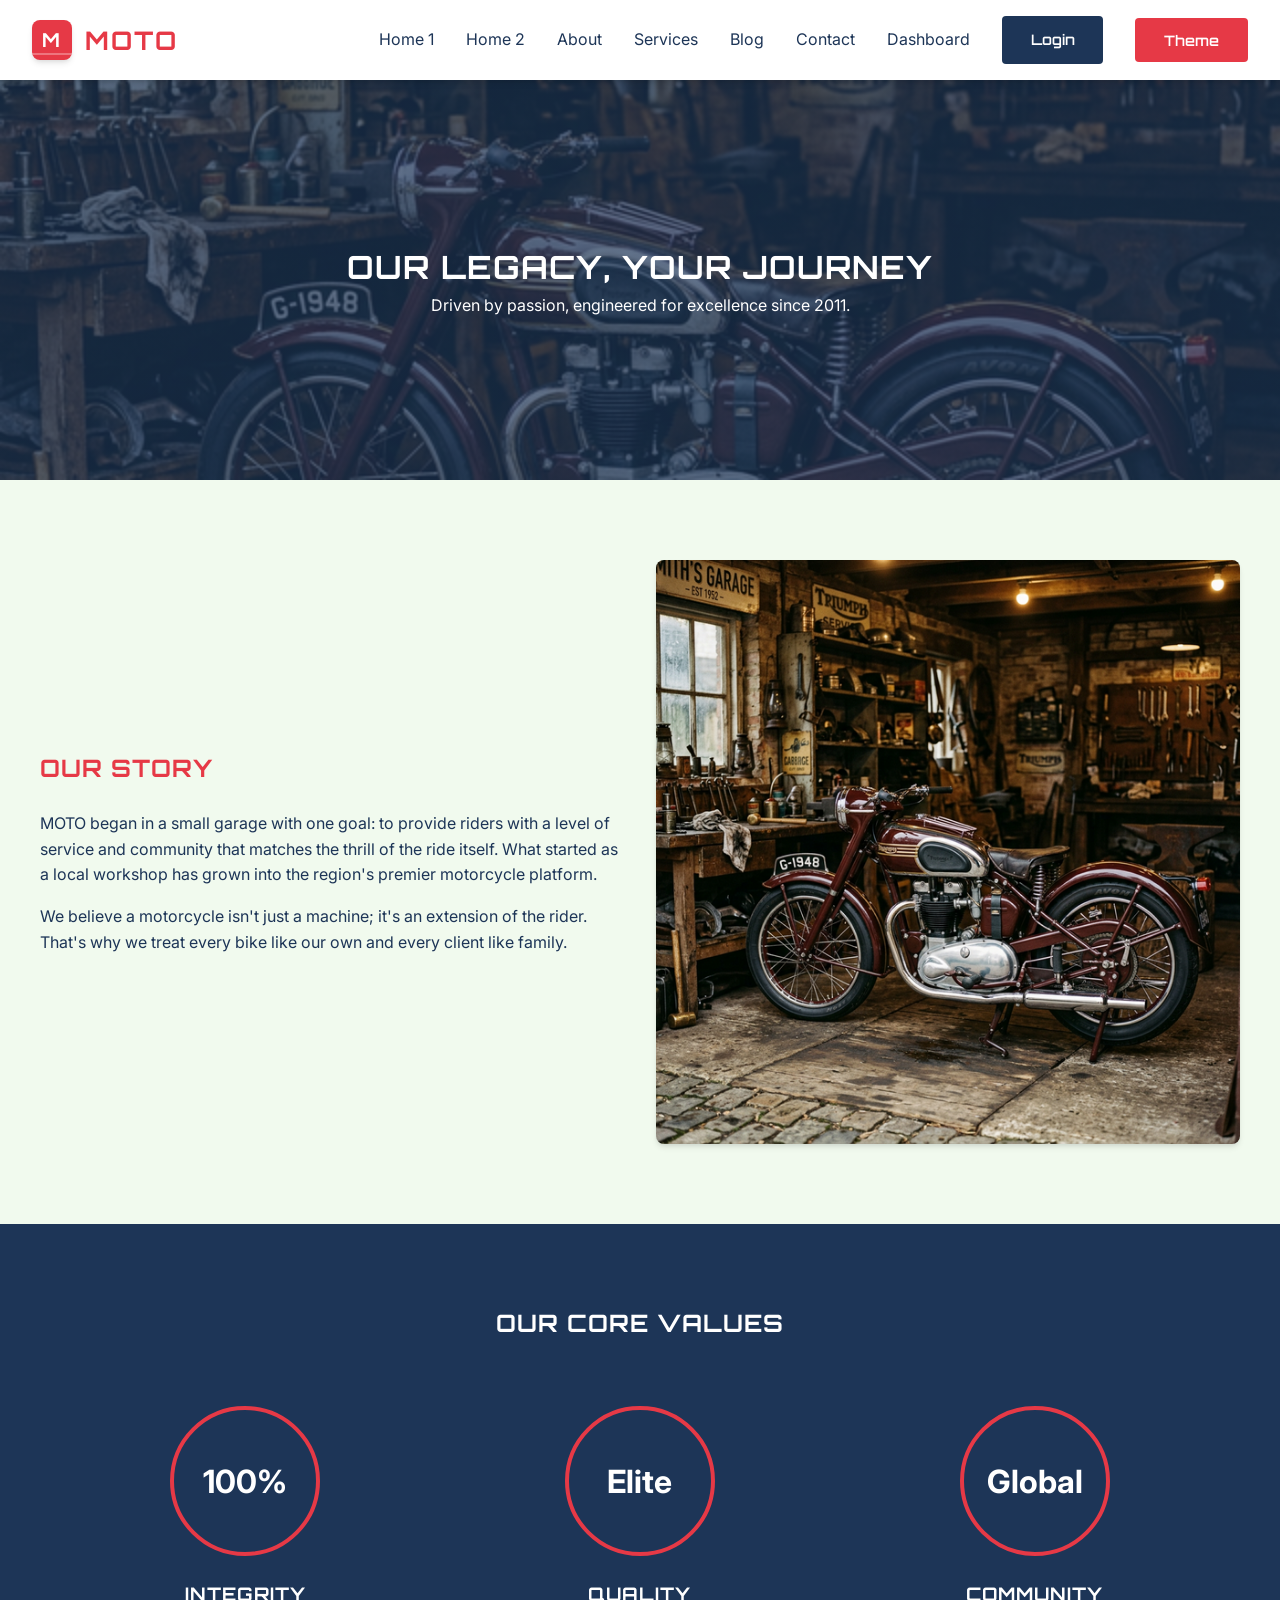
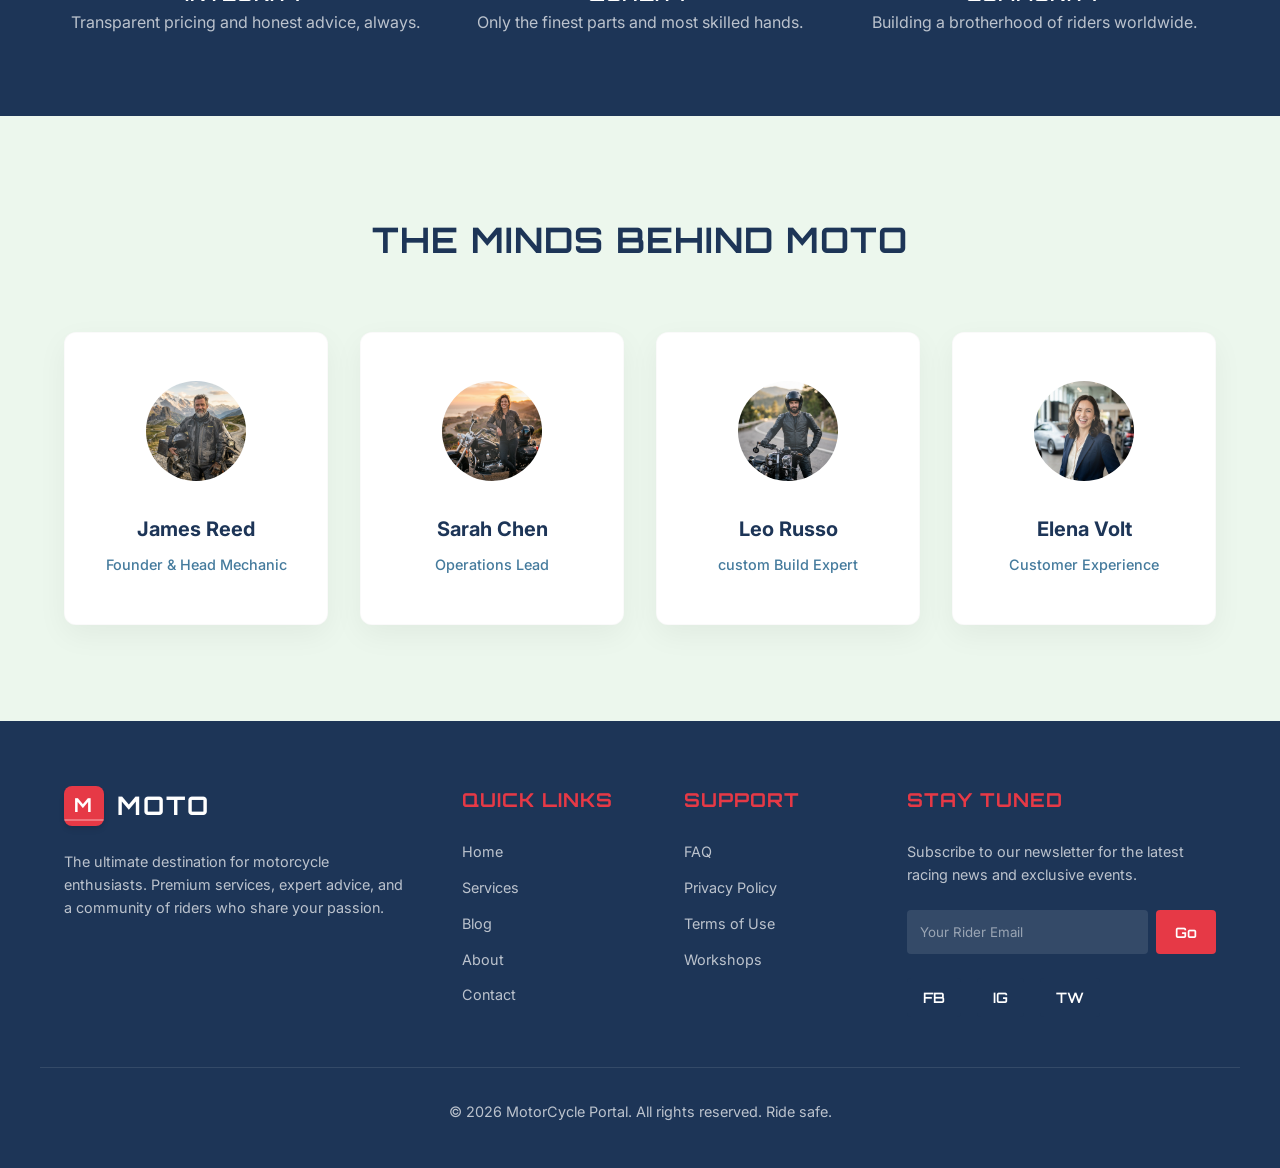
==== about.html @ 175cc1bb "first commit" ====
<!DOCTYPE html>
<html lang="en">
<head>
    <meta charset="UTF-8">
    <meta name="viewport" content="width=device-width, initial-scale=1.0">
    <title>MOTO | About Us</title>
    <link rel="stylesheet" href="index.css">
    <style>
        .about-hero {
            background: linear-gradient(rgba(29, 53, 87, 0.7), rgba(29, 53, 87, 0.7)), url('images/about.png');
            background-size: cover;
            background-position: center;
            height: 400px;
            display: flex;
            align-items: center;
            justify-content: center;
            color: white;
            text-align: center;
        }
        .vision-section {
            background-color: var(--secondary);
            color: white;
        }
        .stat-circle {
            width: 150px;
            height: 150px;
            border: 4px solid var(--primary);
            border-radius: 50%;
            display: flex;
            flex-direction: column;
            align-items: center;
            justify-content: center;
            margin: 0 auto 1.5rem;
        }
    </style>
</head>
<body>
    <nav class="navbar">
        <div class="logo">
            <div class="logo-icon">M</div>
            <span>MOTO</span>
        </div>
        <ul class="nav-links">
            <li><a href="index.html">Home 1</a></li>
            <li><a href="home2.html">Home 2</a></li>
            <li><a href="about.html" class="active">About</a></li>
            <li><a href="services.html">Services</a></li>
            <li><a href="blog.html">Blog</a></li>
            <li><a href="contact.html">Contact</a></li>
            <li><a href="dashboard.html">Dashboard</a></li>
            <li><a href="login.html" class="btn btn-secondary">Login</a></li>
            <li><button id="theme-toggle" class="btn btn-primary">Theme</button></li>
        </ul>
        <div class="hamburger">
            <span></span>
            <span></span>
            <span></span>
        </div>
    </nav>

    <header class="about-hero">
        <div class="container">
            <h1>Our Legacy, Your Journey</h1>
            <p>Driven by passion, engineered for excellence since 2011.</p>
        </div>
    </header>

    <main>
        <!-- Our Story -->
        <section class="section container">
            <div class="grid grid-2" style="align-items: center;">
                <div>
                    <h2 style="color: var(--primary); margin-bottom: 1.5rem;">Our Story</h2>
                    <p>MOTO began in a small garage with one goal: to provide riders with a level of service and community that matches the thrill of the ride itself. What started as a local workshop has grown into the region's premier motorcycle platform.</p>
                    <p style="margin-top: 1rem;">We believe a motorcycle isn't just a machine; it's an extension of the rider. That's why we treat every bike like our own and every client like family.</p>
                </div>
                <div>
                    <img src="images/about.png" alt="Restored Motorcycle" style="border-radius: 8px; box-shadow: var(--shadow);">
                </div>
            </div>
        </section>

        <!-- Vision & Values -->
        <section class="section vision-section">
            <div class="container" style="text-align: center;">
                <h2 style="margin-bottom: 4rem;">Our Core Values</h2>
                <div class="grid grid-3">
                    <div>
                        <div class="stat-circle">
                            <span style="font-size: 2rem; font-weight: 700;">100%</span>
                        </div>
                        <h3>Integrity</h3>
                        <p style="color: rgba(255,255,255,0.7);">Transparent pricing and honest advice, always.</p>
                    </div>
                    <div>
                        <div class="stat-circle">
                            <span style="font-size: 2rem; font-weight: 700;">Elite</span>
                        </div>
                        <h3>Quality</h3>
                        <p style="color: rgba(255,255,255,0.7);">Only the finest parts and most skilled hands.</p>
                    </div>
                    <div>
                        <div class="stat-circle">
                            <span style="font-size: 2rem; font-weight: 700;">Global</span>
                        </div>
                        <h3>Community</h3>
                        <p style="color: rgba(255,255,255,0.7);">Building a brotherhood of riders worldwide.</p>
                    </div>
                </div>
            </div>
        </section>

        <!-- Team -->
        <section class="section team-section">
            <div class="container">
                <h2 class="team-title">The Minds Behind MOTO</h2>
                <div class="team-grid">
                    <div class="team-card">
                        <div class="team-avatar-wrapper">
                            <img src="images/rider3.png" alt="James Reed">
                        </div>
                        <h4>James Reed</h4>
                        <p>Founder & Head Mechanic</p>
                    </div>
                    <div class="team-card">
                        <div class="team-avatar-wrapper">
                            <img src="images/rider2.png" alt="Sarah Chen">
                        </div>
                        <h4>Sarah Chen</h4>
                        <p>Operations Lead</p>
                    </div>
                    <div class="team-card">
                        <div class="team-avatar-wrapper">
                            <img src="images/rider1.png" alt="Leo Russo">
                        </div>
                        <h4>Leo Russo</h4>
                        <p>custom Build Expert</p>
                    </div>
                    <div class="team-card">
                        <div class="team-avatar-wrapper">
                            <img src="images/elena_volt.png" alt="Elena Volt">
                        </div>
                        <h4>Elena Volt</h4>
                        <p>Customer Experience</p>
                    </div>
                </div>
            </div>
        </section>
    </main>

    <footer class="footer">
        <div class="container footer-grid">
            <div>
                <div class="logo" style="margin-bottom: 1.5rem; color: white;">
                    <div class="logo-icon" style="background-color: var(--primary);">M</div>
                    <span>MOTO</span>
                </div>
                <p>The ultimate destination for motorcycle enthusiasts. Premium services, expert advice, and a community of riders who share your passion.</p>
            </div>
            <div>
                <h3>Quick Links</h3>
                <ul>
                    <li><a href="index.html">Home</a></li>
                    <li><a href="services.html">Services</a></li>
                    <li><a href="blog.html">Blog</a></li>
                    <li><a href="about.html">About</a></li>
                    <li><a href="contact.html">Contact</a></li>
                </ul>
            </div>
            <div>
                <h3>Support</h3>
                <ul>
                    <li><a href="#">FAQ</a></li>
                    <li><a href="#">Privacy Policy</a></li>
                    <li><a href="#">Terms of Use</a></li>
                    <li><a href="#">Workshops</a></li>
                </ul>
            </div>
            <div>
                <h3>Stay Tuned</h3>
                <p>Subscribe to our newsletter for the latest racing news and exclusive events.</p>
                <div class="footer-newsletter">
                    <form>
                        <input type="email" placeholder="Your Rider Email" required>
                        <button type="submit" class="btn btn-primary">Go</button>
                    </form>
                </div>
                <div style="display: flex; gap: 1rem; margin-top: 1.5rem;">
                    <a href="#" class="btn btn-secondary" style="padding: 0.5rem 1rem;">FB</a>
                    <a href="#" class="btn btn-secondary" style="padding: 0.5rem 1rem;">IG</a>
                    <a href="#" class="btn btn-secondary" style="padding: 0.5rem 1rem;">TW</a>
                </div>
            </div>
        </div>
        <div class="container footer-bottom">
            <p>&copy; 2026 MotorCycle Portal. All rights reserved. Ride safe.</p>
        </div>
    </footer>

    <script src="main.js"></script>
</body>
</html>
---- index.css ----
@import url('https://fonts.googleapis.com/css2?family=Inter:wght@400;500;600;700&family=Orbitron:wght@400;500;700&display=swap');

:root {
    --primary: #E63946;
    --primary-dark: #C1121F;
    --secondary: #1D3557;
    --accent: #A8DADC;
    --bg-light: #F1FAEE;
    --bg-white: #FFFFFF;
    --text-dark: #1D3557;
    --text-muted: #457B9D;
    --border: #A8DADC;
    --shadow: 0 4px 6px -1px rgba(0, 0, 0, 0.1), 0 2px 4px -1px rgba(0, 0, 0, 0.06);
    --transition: all 0.3s ease;
}

[data-theme='dark'] {
    --bg-light: #0D1B2A;
    --bg-white: #1B263B;
    --text-dark: #E0E1DD;
    --text-muted: #778DA9;
    --border: #415A77;
    --shadow: 0 4px 6px -1px rgba(0, 0, 0, 0.3), 0 2px 4px -1px rgba(0, 0, 0, 0.2);
}

* {
    margin: 0;
    padding: 0;
    box-sizing: border-box;
}

body {
    font-family: 'Inter', sans-serif;
    background-color: var(--bg-light);
    color: var(--text-dark);
    line-height: 1.6;
    transition: var(--transition);
}

h1, h2, h3, .brand {
    font-family: 'Orbitron', sans-serif;
    text-transform: uppercase;
    letter-spacing: 1px;
}

a {
    text-decoration: none;
    color: inherit;
    transition: var(--transition);
}

ul {
    list-style: none;
}

img {
    max-width: 100%;
    display: block;
}

.container {
    max-width: 1200px;
    margin: 0 auto;
    padding: 0 1.5rem;
}

/* Buttons */
.btn {
    display: inline-block;
    padding: 0.8rem 1.8rem;
    border-radius: 4px;
    font-weight: 600;
    text-align: center;
    cursor: pointer;
    border: none;
    transition: var(--transition);
    font-family: 'Orbitron', sans-serif;
    font-size: 0.9rem;
}

.btn-primary {
    background-color: var(--primary);
    color: white;
}

.btn-primary:hover {
    background-color: var(--primary-dark);
    transform: translateY(-2px);
    box-shadow: var(--shadow);
}

.btn-secondary {
    background-color: var(--secondary);
    color: white;
}

.btn-secondary:hover {
    opacity: 0.9;
    transform: translateY(-2px);
}

/* Layout Utilities */
.section {
    padding: 5rem 0;
}

.grid {
    display: grid;
    gap: 2rem;
}

.grid-2 { grid-template-columns: repeat(2, 1fr); }
.grid-3 { grid-template-columns: repeat(3, 1fr); }
.grid-4 { grid-template-columns: repeat(4, 1fr); }

/* Tablet Breakpoint (e.g. iPad Pro/Landscape) */
@media (max-width: 1024px) {
    .grid-3 {
        grid-template-columns: repeat(2, 1fr);
    }
    .section {
        padding: 4rem 0;
    }
}

@media (max-width: 992px) {
    .grid-4 {
        grid-template-columns: repeat(2, 1fr);
    }
}

@media (max-width: 768px) {
    .grid-2, .grid-3, .grid-4 {
        grid-template-columns: 1fr;
        gap: 1.5rem; /* Tighter gap on mobile */
    }
    .grid-stack-reverse {
        display: flex;
        flex-direction: column-reverse;
    }
    .section {
        padding: 3rem 0;
    }
    .mobile-text-center {
        text-align: center !important;
    }
    .mobile-align-center {
        display: flex !important;
        flex-direction: column !important;
        align-items: center !important;
        text-align: center !important;
    }
    .mobile-p-0 {
        padding: 0 !important;
    }
}

@media (min-width: 769px) and (max-width: 1024px) {
    .tablet-text-center {
        text-align: center !important;
    }
}

/* Navbar */
.navbar {
    height: 80px;
    display: flex;
    align-items: center;
    justify-content: space-between;
    background-color: var(--bg-white);
    padding: 0 2rem;
    position: sticky;
    top: 0;
    z-index: 1000;
    box-shadow: var(--shadow);
}

/* Logo */
.logo {
    display: flex;
    align-items: center;
    gap: 0.8rem;
    font-size: 1.6rem;
    font-weight: 700;
    color: var(--primary);
    font-family: 'Orbitron', sans-serif;
    letter-spacing: 2px;
}

.logo-icon {
    width: 40px;
    height: 40px;
    background-color: var(--primary);
    color: white;
    display: flex;
    align-items: center;
    justify-content: center;
    border-radius: 8px;
    font-family: 'Orbitron', sans-serif;
    font-size: 1.2rem;
    position: relative;
    overflow: hidden;
    box-shadow: var(--shadow);
}

.logo-icon::after {
    content: '';
    position: absolute;
    width: 100%;
    height: 2px;
    background: rgba(255,255,255,0.3);
    bottom: 5px;
}

.nav-links {
    display: flex;
    align-items: center;
    gap: 2rem;
}

.nav-links a:hover {
    color: var(--primary);
}

.hamburger {
    display: none;
    flex-direction: column;
    gap: 5px;
    cursor: pointer;
}

.hamburger span {
    width: 25px;
    height: 3px;
    background-color: var(--text-dark);
    border-radius: 2px;
}

@media (max-width: 992px) {
    .nav-links {
        position: fixed;
        top: 80px;
        left: -100%;
        width: 100%;
        height: calc(100vh - 80px);
        background-color: var(--bg-white);
        flex-direction: column;
        padding: 2rem;
        gap: 2rem;
        transition: var(--transition);
        border-top: 1px solid var(--border);
        align-items: flex-start;
        display: flex;
        overflow-y: auto;
    }
    .nav-links.active {
        left: 0;
    }
    .hamburger {
        display: flex;
    }
    .hamburger.active span:nth-child(1) {
        transform: rotate(45deg) translate(5px, 5px);
    }
    .hamburger.active span:nth-child(2) {
        opacity: 0;
    }
    .hamburger.active span:nth-child(3) {
        transform: rotate(-45deg) translate(7px, -6px);
    }
}

/* Hero Section */
.hero {
    min-height: 80vh;
    display: flex;
    align-items: center;
    position: relative;
    overflow: hidden;
    background-color: var(--bg-white);
}

.hero-content {
    flex: 1;
    z-index: 2;
}

.hero-image {
    flex: 1;
    height: 100%;
}

.hero-image img {
    width: 100%;
    height: 100%;
    object-fit: cover;
}

.hero-centered {
    flex-direction: column;
    text-align: center;
    justify-content: center;
    background-size: cover;
    background-position: center;
    color: white;
}

.hero-centered::after {
    content: '';
    position: absolute;
    top: 0;
    left: 0;
    width: 100%;
    height: 100%;
    background: rgba(0, 0, 0, 0.5);
    z-index: 1;
}

.hero-centered .hero-content {
    z-index: 2;
}

@media (max-width: 768px) {
    .hero {
        min-height: 60vh;
        text-align: center;
    }
    .hero .grid-2 {
        display: flex;
        flex-direction: column;
        gap: 3rem;
    }
    .hero-content {
        display: flex;
        flex-direction: column;
        align-items: center;
    }
    .hero h1 {
        font-size: 2rem;
    }
    .hero p {
        font-size: 1rem;
    }
}

/* Feature Cards */
.card {
    background-color: var(--bg-white);
    padding: 2rem;
    border-radius: 8px;
    box-shadow: var(--shadow);
    transition: var(--transition);
}

.card:hover {
    transform: translateY(-5px);
}

/* Footer */
.footer {
    background-color: var(--secondary);
    color: white;
    padding: 4rem 0 2rem;
    margin-top: auto;
}

.footer-grid {
    display: grid;
    grid-template-columns: 2fr 1fr 1fr 1.5fr;
    gap: 3rem;
    margin-bottom: 3rem;
}

.footer h3 {
    margin-bottom: 1.5rem;
    font-size: 1.2rem;
    color: var(--primary);
}

.footer p, .footer li {
    color: rgba(255, 255, 255, 0.7);
    margin-bottom: 0.8rem;
    font-size: 0.9rem;
}

.footer ul li a:hover {
    color: var(--primary);
}

.footer-bottom {
    padding-top: 2rem;
    border-top: 1px solid rgba(255, 255, 255, 0.1);
    text-align: center;
    font-size: 0.8rem;
}

.footer-newsletter {
    margin-top: 1.5rem;
}

.footer-newsletter form {
    display: flex;
    gap: 0.5rem;
    margin-top: 1rem;
}

.footer-newsletter input {
    flex: 1;
    padding: 0.8rem;
    border: none;
    border-radius: 4px;
    background-color: rgba(255, 255, 255, 0.1);
    color: white;
    font-family: 'Inter', sans-serif;
}

.footer-newsletter input::placeholder {
    color: rgba(255, 255, 255, 0.5);
}

.footer-newsletter .btn {
    padding: 0.8rem 1.2rem;
}

@media (max-width: 992px) {
    .footer-grid {
        grid-template-columns: 1fr 1fr;
    }
}

@media (max-width: 576px) {
    .footer-grid {
        grid-template-columns: 1fr;
    }
}

/* Contrast Fixes */
.text-high-contrast {
    color: var(--text-dark) !important;
}

.bg-high-contrast {
    background-color: var(--bg-white) !important;
}

/* Team Section - About Page */
.team-section {
    background-color: #ECF7ED; /* Light mint green from mockup */
    padding: 6rem 0;
}

.team-title {
    text-align: center;
    margin-bottom: 4rem;
    font-size: 2.2rem;
    color: var(--secondary);
}

.team-grid {
    display: grid;
    grid-template-columns: repeat(4, 1fr);
    gap: 2rem;
}

.team-card {
    background: var(--bg-white);
    padding: 3rem 2rem;
    border-radius: 12px;
    text-align: center;
    box-shadow: 0 10px 30px rgba(0, 0, 0, 0.05);
    transition: var(--transition);
    border: 1px solid rgba(0, 0, 0, 0.02);
}

.team-card:hover {
    transform: translateY(-10px);
    box-shadow: 0 20px 40px rgba(0, 0, 0, 0.1);
}

.team-avatar-wrapper {
    width: 100px;
    height: 100px;
    background-color: #A8DADC; /* Light teal fallback */
    border-radius: 50%;
    margin: 0 auto 2rem;
    display: flex;
    align-items: center;
    justify-content: center;
    position: relative;
    overflow: hidden;
}

.team-avatar-wrapper img {
    width: 100%;
    height: 100%;
    object-fit: cover;
}

/* Fallback/Mockup style avatar */
.team-avatar-wrapper::after {
    content: '';
    position: absolute;
    width: 60%;
    height: 60%;
    background: rgba(255, 255, 255, 0.2);
    border-radius: 50%;
    filter: blur(10px);
}

.team-card h4 {
    font-size: 1.25rem;
    margin-bottom: 0.5rem;
    color: var(--secondary);
    font-family: 'Inter', sans-serif; /* Cleaner for names */
    text-transform: none;
    font-weight: 700;
}

.team-card p {
    color: #457B9D;
    font-size: 0.9rem;
    font-weight: 500;
}

@media (max-width: 992px) {
    .team-grid {
        grid-template-columns: repeat(2, 1fr);
    }
}

@media (max-width: 576px) {
    .team-grid {
        grid-template-columns: 1fr;
    }
}
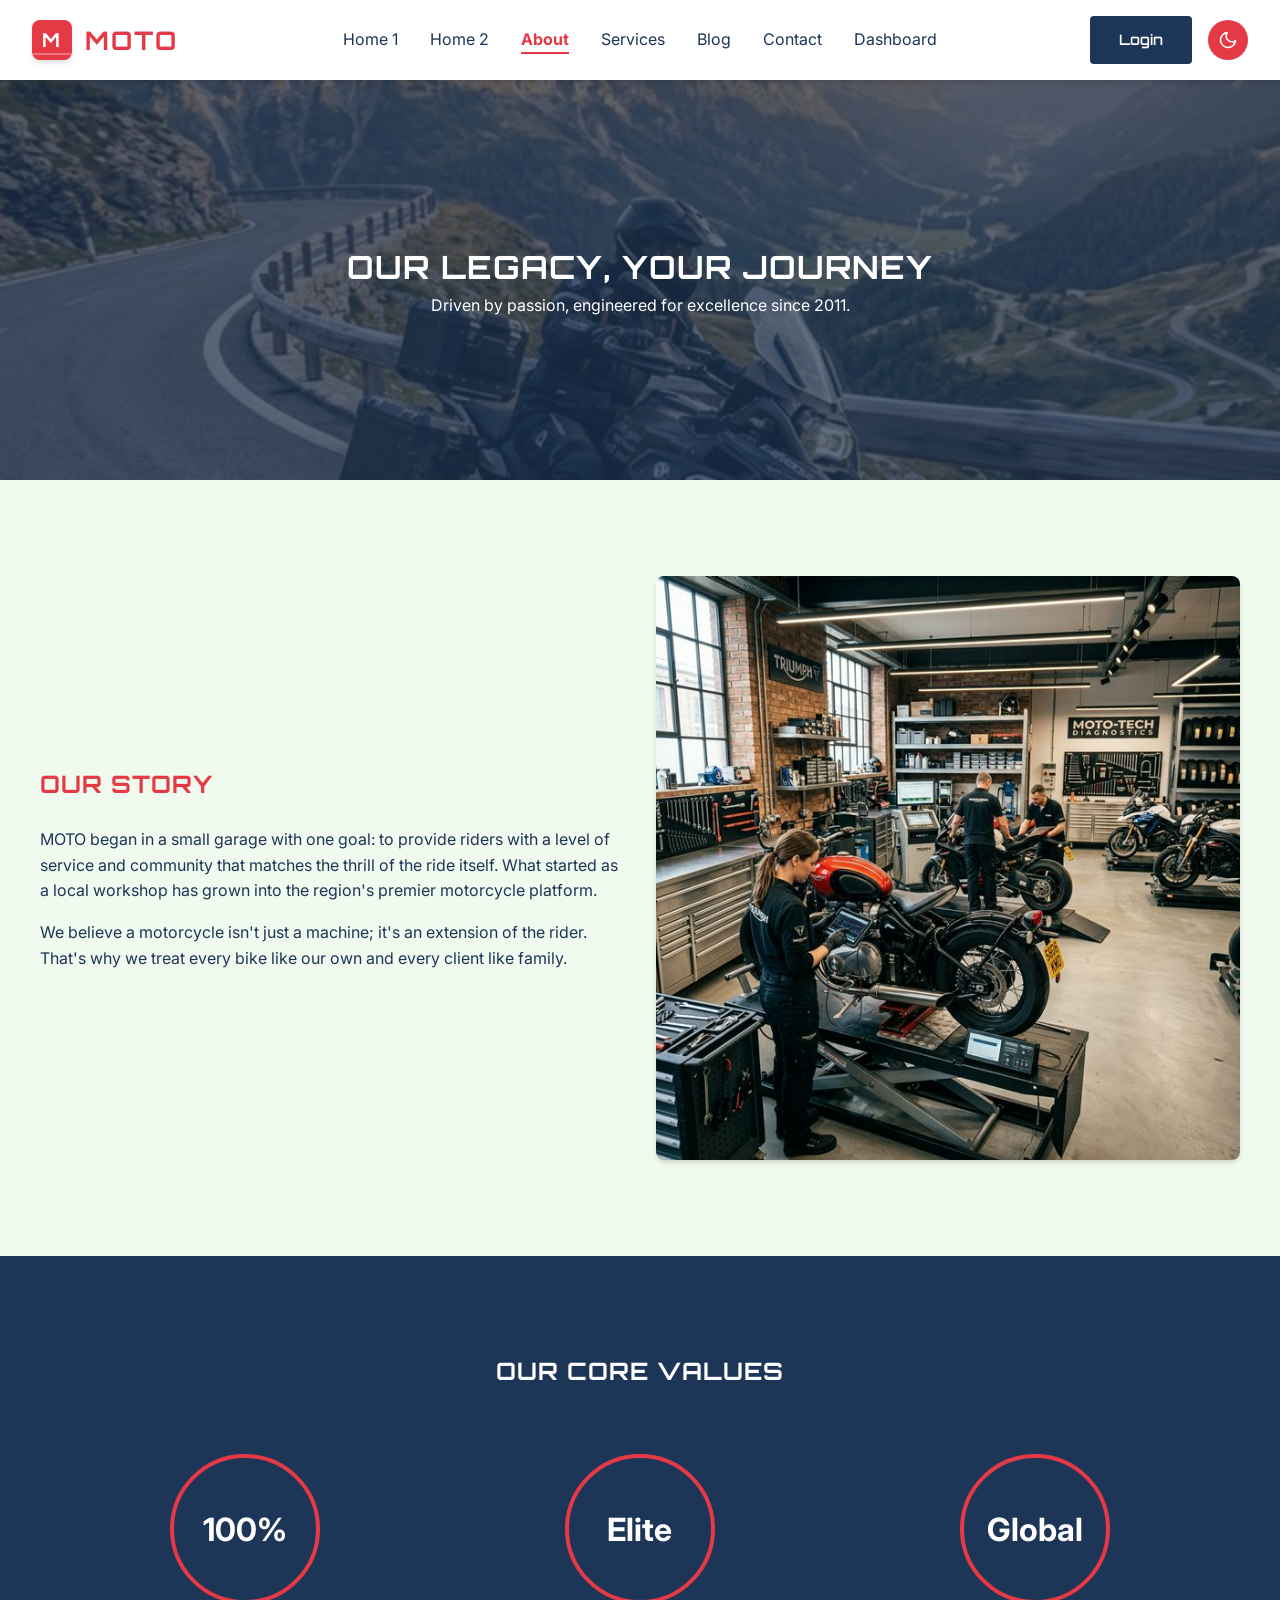
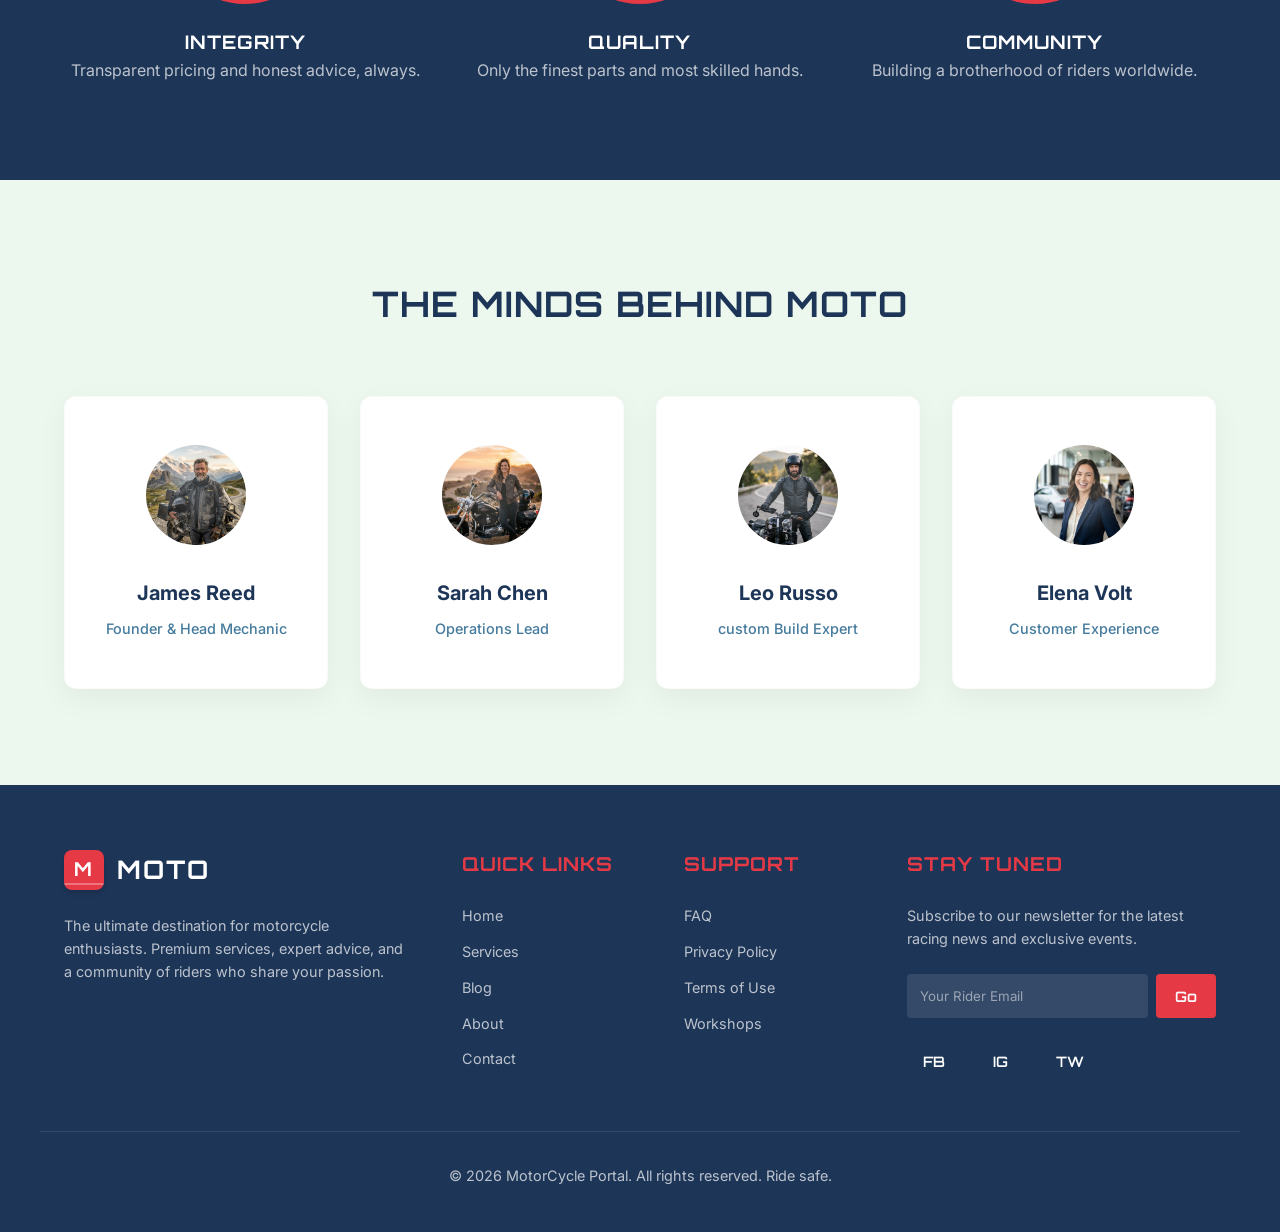
==== commit 487a2418: "second commit update" ====
--- a/about.html
+++ b/about.html
@@ -4,10 +4,11 @@
     <meta charset="UTF-8">
     <meta name="viewport" content="width=device-width, initial-scale=1.0">
     <title>MOTO | About Us</title>
+    <link rel="icon" type="image/png" href="images/favicon.png">
     <link rel="stylesheet" href="index.css">
     <style>
         .about-hero {
-            background: linear-gradient(rgba(29, 53, 87, 0.7), rgba(29, 53, 87, 0.7)), url('images/about.png');
+            background: linear-gradient(rgba(29, 53, 87, 0.7), rgba(29, 53, 87, 0.7)), url('images/hero_adventure.png');
             background-size: cover;
             background-position: center;
             height: 400px;
@@ -48,9 +49,13 @@
             <li><a href="blog.html">Blog</a></li>
             <li><a href="contact.html">Contact</a></li>
             <li><a href="dashboard.html">Dashboard</a></li>
-            <li><a href="login.html" class="btn btn-secondary">Login</a></li>
-            <li><button id="theme-toggle" class="btn btn-primary">Theme</button></li>
+            <li class="mobile-only"><a href="login.html" class="btn btn-secondary">Login</a></li>
+            <li class="mobile-only"><button class="btn btn-primary theme-toggle" title="Toggle Theme"></button></li>
         </ul>
+        <div class="nav-actions desktop-only">
+            <a href="login.html" class="btn btn-secondary">Login</a>
+            <button class="btn btn-primary theme-toggle" title="Toggle Theme"></button>
+        </div>
         <div class="hamburger">
             <span></span>
             <span></span>
@@ -75,7 +80,7 @@
                     <p style="margin-top: 1rem;">We believe a motorcycle isn't just a machine; it's an extension of the rider. That's why we treat every bike like our own and every client like family.</p>
                 </div>
                 <div>
-                    <img src="images/about.png" alt="Restored Motorcycle" style="border-radius: 8px; box-shadow: var(--shadow);">
+                    <img src="images/workshop_detail.png" alt="Restored Motorcycle" style="border-radius: 8px; box-shadow: var(--shadow);">
                 </div>
             </div>
         </section>
--- a/index.css
+++ b/index.css
@@ -23,6 +23,14 @@
     --shadow: 0 4px 6px -1px rgba(0, 0, 0, 0.3), 0 2px 4px -1px rgba(0, 0, 0, 0.2);
 }
 
+[data-theme='dark'] .team-section {
+    background-color: var(--bg-light);
+}
+
+[data-theme='dark'] .team-title {
+    color: var(--text-dark);
+}
+
 * {
     margin: 0;
     padding: 0;
@@ -99,9 +107,38 @@
     transform: translateY(-2px);
 }
 
+/* Theme Toggle Button */
+.theme-toggle {
+    width: 40px;
+    height: 40px;
+    padding: 0 !important;
+    border-radius: 50% !important;
+    display: flex !important;
+    align-items: center;
+    justify-content: center;
+    cursor: pointer;
+    transition: var(--transition);
+}
+
+.theme-toggle svg {
+    width: 20px;
+    height: 20px;
+}
+
+[data-theme='dark'] .theme-toggle {
+    background-color: var(--accent);
+    color: var(--text-dark);
+}
+
+.theme-toggle:hover {
+    transform: rotate(15deg) scale(1.1);
+}
+
 /* Layout Utilities */
 .section {
-    padding: 5rem 0;
+    padding: 6rem 0; /* Increased from 5rem for better breathing room */
+    position: relative;
+    clear: both;
 }
 
 .grid {
@@ -115,8 +152,9 @@
 
 /* Tablet Breakpoint (e.g. iPad Pro/Landscape) */
 @media (max-width: 1024px) {
-    .grid-3 {
+    .grid-3, .grid-4 {
         grid-template-columns: repeat(2, 1fr);
+        gap: 2rem;
     }
     .section {
         padding: 4rem 0;
@@ -131,8 +169,8 @@
 
 @media (max-width: 768px) {
     .grid-2, .grid-3, .grid-4 {
-        grid-template-columns: 1fr;
-        gap: 1.5rem; /* Tighter gap on mobile */
+        grid-template-columns: 1fr !important;
+        gap: 2rem !important; /* Increased gap to prevent proximity issues */
     }
     .grid-stack-reverse {
         display: flex;
@@ -152,6 +190,23 @@
     }
     .mobile-p-0 {
         padding: 0 !important;
+    }
+}
+
+.desktop-only {
+    display: block;
+}
+
+.mobile-only {
+    display: none;
+}
+
+@media (max-width: 992px) {
+    .desktop-only {
+        display: none;
+    }
+    .mobile-only {
+        display: block;
     }
 }
 
@@ -175,6 +230,18 @@
     box-shadow: var(--shadow);
 }
 
+.navbar .logo {
+    flex: 1;
+}
+
+.nav-actions {
+    flex: 1;
+    display: flex;
+    justify-content: flex-end;
+    align-items: center;
+    gap: 1rem;
+}
+
 /* Logo */
 .logo {
     display: flex;
@@ -213,13 +280,30 @@
 }
 
 .nav-links {
-    display: flex;
-    align-items: center;
+    flex: 2;
+    display: flex;
+    align-items: center;
+    justify-content: center;
     gap: 2rem;
 }
 
-.nav-links a:hover {
+.nav-links a:hover, .nav-links a.active {
     color: var(--primary);
+}
+
+.nav-links a.active {
+    font-weight: 700;
+    position: relative;
+}
+
+.nav-links a.active::after {
+    content: '';
+    position: absolute;
+    bottom: -5px;
+    left: 0;
+    width: 100%;
+    height: 2px;
+    background-color: var(--primary);
 }
 
 .hamburger {
@@ -249,9 +333,18 @@
         gap: 2rem;
         transition: var(--transition);
         border-top: 1px solid var(--border);
-        align-items: flex-start;
+        align-items: center;
         display: flex;
         overflow-y: auto;
+    }
+    
+    .nav-actions {
+        display: none;
+    }
+    
+    .nav-links .btn {
+        width: 100%;
+        display: block;
     }
     .nav-links.active {
         left: 0;
@@ -278,11 +371,33 @@
     position: relative;
     overflow: hidden;
     background-color: var(--bg-white);
+    padding: 4rem 0; /* Base padding to ensure content doesn't hit edges */
 }
 
 .hero-content {
     flex: 1;
     z-index: 2;
+}
+
+.hero-content p {
+    color: var(--text-dark);
+    margin-bottom: 2rem;
+    font-size: 1.1rem;
+    line-height: 1.6;
+    opacity: 0.95; /* Increased from default for better contrast */
+}
+
+.hero-dark {
+    background-color: var(--secondary) !important;
+    color: white !important;
+}
+
+.hero-dark .hero-content p {
+    color: rgba(255, 255, 255, 0.9) !important;
+}
+
+.hero-dark h1 {
+    color: white !important;
 }
 
 .hero-image {
@@ -303,6 +418,24 @@
     background-size: cover;
     background-position: center;
     color: white;
+}
+
+.hero-overlay {
+    position: relative;
+    background-size: cover;
+    background-position: center;
+    color: white;
+}
+
+.hero-overlay::after {
+    content: '';
+    position: absolute;
+    top: 0;
+    left: 0;
+    width: 100%;
+    height: 100%;
+    background: linear-gradient(to right, rgba(0, 0, 0, 0.7) 30%, rgba(0, 0, 0, 0.3) 100%);
+    z-index: 1;
 }
 
 .hero-centered::after {
@@ -322,24 +455,29 @@
 
 @media (max-width: 768px) {
     .hero {
-        min-height: 60vh;
+        min-height: 80vh; /* Increased back to 80vh for mobile to give more room for stacked content */
         text-align: center;
+        padding: 6rem 0; /* Added vertical padding for stacked content */
+        display: flex;
+        flex-direction: column;
+        justify-content: center;
     }
     .hero .grid-2 {
         display: flex;
         flex-direction: column;
-        gap: 3rem;
+        gap: 4rem; /* Increased gap between content and image */
     }
     .hero-content {
         display: flex;
         flex-direction: column;
         align-items: center;
-    }
-    .hero h1 {
-        font-size: 2rem;
-    }
-    .hero p {
-        font-size: 1rem;
+        padding: 0 1rem;
+    }
+    .hero-content h1 {
+        margin-bottom: 2rem !important;
+    }
+    .hero-content p {
+        margin-bottom: 2.5rem !important;
     }
 }
 
@@ -354,6 +492,16 @@
 
 .card:hover {
     transform: translateY(-5px);
+}
+
+.feature-card-img {
+    width: 100%;
+    max-width: 100%;
+    height: 200px;
+    object-fit: cover;
+    border-radius: 8px;
+    margin-bottom: 1.5rem;
+    display: block;
 }
 
 /* Footer */
@@ -510,14 +658,14 @@
 .team-card h4 {
     font-size: 1.25rem;
     margin-bottom: 0.5rem;
-    color: var(--secondary);
+    color: var(--text-dark);
     font-family: 'Inter', sans-serif; /* Cleaner for names */
     text-transform: none;
     font-weight: 700;
 }
 
 .team-card p {
-    color: #457B9D;
+    color: var(--text-muted);
     font-size: 0.9rem;
     font-weight: 500;
 }
